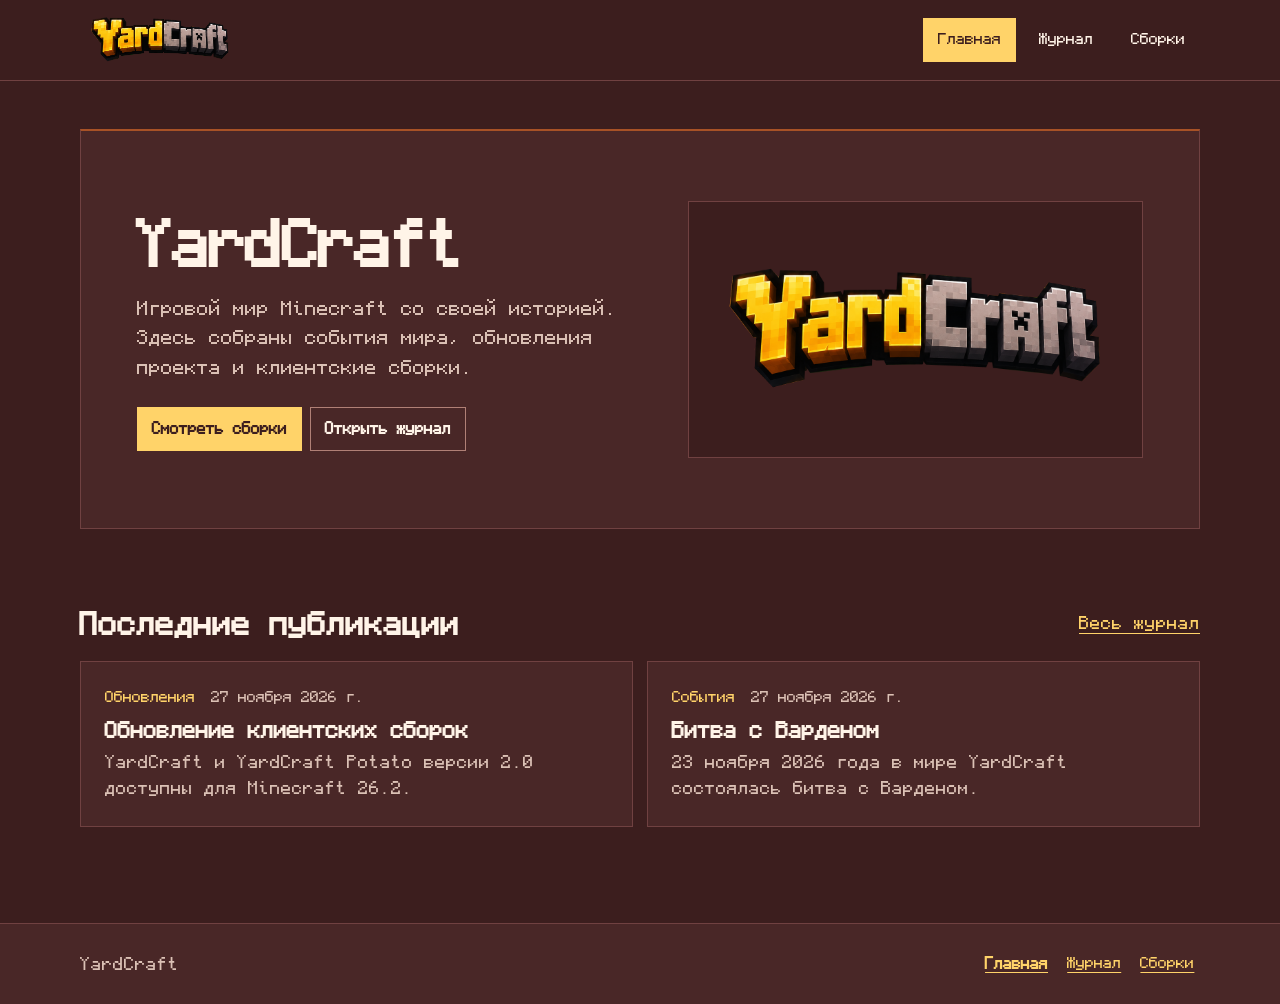
==== index.html @ 3f95d67f "Publish YardCraft Website 2.0 Approved candidate 306182516090a346c53e638f81305974428ca2ba; root URL " ====
<!doctype html>
<html lang="ru" data-font="a">
<head>
  <meta charset="utf-8">
  <meta name="viewport" content="width=device-width, initial-scale=1">
  <meta name="theme-color" content="#3C1E1E">
  <meta name="description" content="Игровой мир Minecraft со своей историей. Здесь собраны события мира, обновления проекта и клиентские сборки.">
  <title>YardCraft</title>
  <link rel="canonical" href="https://yardcraft.github.io/">
  <meta property="og:type" content="website">
  <meta property="og:locale" content="ru_RU">
  <meta property="og:site_name" content="YardCraft">
  <meta property="og:title" content="YardCraft">
  <meta property="og:description" content="Игровой мир Minecraft со своей историей. Здесь собраны события мира, обновления проекта и клиентские сборки.">
  <meta property="og:url" content="https://yardcraft.github.io/">
  <meta property="og:image" content="https://yardcraft.github.io/YardCraft.png">
  <meta property="og:image:alt" content="YardCraft">
  <link rel="preload" href="/fonts/Monocraft-Regular.woff2" as="font" type="font/woff2" crossorigin>
  <link rel="stylesheet" href="/assets/css/site.css">
  <link rel="icon" href="/YardCraft.png" type="image/png">
  <script defer src="/assets/js/legacy-links.js"></script>
</head>
<body>
  <a class="skip" href="#main">К содержимому</a>
  <header class="site-header">
    <div class="wrap header-inner">
      <a class="logo" href="/" aria-label="YardCraft — главная">
        <img src="/YardCraft.png" alt="" width="1254" height="1254">
      </a>
      <nav class="navigation" aria-label="Основная"><a href="/" aria-current="page">Главная</a><a href="/journal/">Журнал</a><a href="/builds/">Сборки</a></nav>
    </div>
  </header>
  <main id="main" class="wrap" tabindex="-1">
  <div class="legacy">
    <p id="install"><a href="/builds/#install" data-legacy>Инструкция по установке</a></p><p id="tab-install"><a href="/builds/#install" data-legacy>Инструкция по установке</a></p><p id="panel-install"><a href="/builds/#install" data-legacy>Инструкция по установке</a></p><p id="events"><a href="/journal/events/" data-legacy>События в журнале</a></p><p id="tab-events"><a href="/journal/events/" data-legacy>События в журнале</a></p><p id="panel-events"><a href="/journal/events/" data-legacy>События в журнале</a></p><p id="step-1"><a href="/builds/#step-1" data-legacy>К шагу 1 инструкции</a></p><p id="step-2"><a href="/builds/#step-2" data-legacy>К шагу 2 инструкции</a></p><p id="step-3"><a href="/builds/#step-3" data-legacy>К шагу 3 инструкции</a></p><p id="step-4"><a href="/builds/#step-4" data-legacy>К шагу 4 инструкции</a></p><p id="step-5"><a href="/builds/#step-5" data-legacy>К шагу 5 инструкции</a></p><p id="step-6"><a href="/builds/#step-6" data-legacy>К шагу 6 инструкции</a></p><p id="step-7"><a href="/builds/#step-7" data-legacy>К шагу 7 инструкции</a></p><p id="step-8"><a href="/builds/#step-8" data-legacy>К шагу 8 инструкции</a></p>
  </div>
  <section class="hero">
    <div class="hero-copy">

      <h1>YardCraft</h1>
      <p class="lead">Игровой мир Minecraft со своей историей. Здесь собраны события мира, обновления проекта и клиентские сборки.</p>

      <div class="actions"><a class="button primary" href="/builds/">Смотреть сборки</a><a class="button" href="/journal/">Открыть журнал</a></div>
    </div>
    <div class="hero-brand" aria-hidden="true"><img src="/YardCraft.png" alt="" width="1254" height="1254" fetchpriority="high"></div>
  </section>

  <section class="site-section recent" aria-labelledby="recent">
    <div class="section-heading"><h2 id="recent">Последние публикации</h2><a href="/journal/">Весь журнал</a></div>
    <ul class="post-list">
    <li><article class="post-card">

      <div>
        <p class="meta"><span>Обновления</span><time datetime="2026-11-27">27 ноября 2026 г.</time></p>
        <h3><a href="/journal/posts/klientskie-sborki-2-0/">Обновление клиентских сборок</a></h3>
        <p>YardCraft и YardCraft Potato версии 2.0 доступны для Minecraft 26.2.</p>
      </div>
    </article></li>
    <li><article class="post-card">

      <div>
        <p class="meta"><span>События</span><time datetime="2026-11-27">27 ноября 2026 г.</time></p>
        <h3><a href="/journal/posts/bitva-s-vardenom/">Битва с Варденом</a></h3>
        <p>23 ноября 2026 года в мире YardCraft состоялась битва с Варденом.</p>
      </div>
    </article></li></ul>
  </section></main>
  <footer class="site-footer">
    <div class="wrap footer-inner">
      <span>YardCraft</span>
      <nav class="footer-nav" aria-label="В подвале"><a href="/" aria-current="page">Главная</a><a href="/journal/">Журнал</a><a href="/builds/">Сборки</a></nav>
    </div>
  </footer>
</body>
</html>
---- assets/css/site.css ----
@font-face {
  font-family: Monocraft;
  src: url("../../fonts/Monocraft-Regular.woff2") format("woff2"),
       url("../../fonts/Monocraft-Regular.otf") format("opentype");
  font-weight: 400;
  font-display: swap;
}

@font-face {
  font-family: Monocraft;
  src: url("../../fonts/Monocraft-Bold.woff2") format("woff2"),
       url("../../fonts/Monocraft-Bold.otf") format("opentype");
  font-weight: 700;
  font-display: swap;
}

:root {
  color-scheme: dark;
  --background: #3C1E1E;
  --surface: #492727;
  --line: #704141;
  --ink: #FFF4E8;
  --muted: #DBC1B5;
  --copper: #A85226;
  --copper-light: #C96B2C;
  --gold: #FFD369;
  --white: #FFFFFF;
  --raised: #543030;
  --edge: #B08076;
  --mono: Monocraft, ui-monospace, monospace;
  --article-font: var(--mono);
}

[data-font="b"] { --article-font: system-ui, sans-serif; }

* { box-sizing: border-box; }

body {
  min-height: 100vh;
  display: flex;
  flex-direction: column;
  margin: 0;
  background: var(--background);
  color: var(--ink);
  font: 1rem/1.65 var(--mono);
  overflow-wrap: anywhere;
}

main { flex: 1; }
img { display: block; max-width: 100%; height: auto; }
a { color: var(--gold); text-underline-offset: .25em; }
a:focus-visible { outline: 2px solid var(--gold); outline-offset: 4px; }
h1, h2, h3, h4 { margin: 0; line-height: 1.2; font-family: var(--mono); }
h1 { font-size: clamp(2rem, 5vw, 3.625rem); letter-spacing: -.045em; }
h2 { font-size: clamp(1.375rem, 3vw, 1.8rem); }
h3 { font-size: 1.25rem; }
h4 { font-size: 1rem; }
p { margin: 0; }
ul, ol { padding-inline-start: 1.5rem; }

.wrap { width: min(70rem, calc(100% - 4rem)); margin-inline: auto; }
.narrow { width: min(100%, 47.5rem); }
.muted, .lead { color: var(--muted); }
.lead { max-width: 36rem; font-size: clamp(1rem, 2vw, 1.125rem); }
.skip { position: absolute; inset: .5rem auto auto .5rem; transform: translateY(-200%); z-index: 2; }
.skip:focus { transform: none; padding: .75rem; color: var(--background); background: var(--gold); }
.site-header {
  background: var(--background);
  border-bottom: 1px solid var(--line);
}
.site-footer { background: var(--surface); }
.header-inner, .footer-inner, .section-heading {
  display: flex;
  align-items: center;
  flex-wrap: wrap;
  justify-content: space-between;
  gap: 1rem;
}

.header-inner { min-height: 5rem; }
.logo { display: grid; width: 10rem; height: 4.5rem; overflow: hidden; place-content: center; }
.logo img { width: 10rem; max-width: none; }
.navigation, .footer-nav, .filters, .actions { display: flex; flex-wrap: wrap; gap: .5rem; }

.navigation a, .footer-nav a, .filters a, .button, .plain-action, .back {
  display: inline-flex;
  align-items: center;
  min-height: 44px;
  padding: .45rem .875rem;
  font-size: .875rem;
}

.navigation a, .filters a, .button, .back { text-decoration: none; }
.navigation a, .filters a { color: var(--ink); border: 1px solid transparent; }
.filters a { border-color: var(--edge); }
.navigation a[aria-current], .filters a[aria-current], .button.primary {
  background: var(--gold);
  color: var(--background);
  border-color: var(--gold);
}
.navigation a:not([aria-current]):hover, .filters a:not([aria-current]):hover { background: var(--raised); }
.footer-nav a { padding-inline: .35rem; }
.footer-nav a[aria-current] { font-weight: 700; }
.site-footer { margin-top: clamp(3rem, 8vw, 6rem); border-top: 1px solid var(--line); }
.footer-inner { min-height: 5rem; color: var(--muted); }

.button {
  justify-content: center;
  border: 1px solid var(--edge);
  background: var(--surface);
  color: var(--ink);
  font-weight: 700;
  transition: background-color 160ms ease, border-color 160ms ease;
}
.button:hover { border-color: var(--copper-light); background: var(--raised); }
.button.primary:hover { border-color: var(--ink); background: var(--ink); }
.plain-action { padding-inline: .375rem; }

.hero {
  display: grid;
  grid-template-columns: 1fr .92fr;
  align-items: center;
  gap: clamp(1.5rem, 5vw, 3.5rem);
  min-height: 25rem;
  padding: clamp(1.5rem, 5vw, 3.5rem);
  margin-block: clamp(1.5rem, 6vw, 3rem) 0;
  border: 1px solid var(--line);
  border-top: 2px solid var(--copper);
  background: var(--surface);
}

.hero-copy { display: grid; gap: 1rem; min-width: 0; }
.hero-copy .actions { margin-top: .5rem; }
.kicker { color: var(--gold); font-size: .875rem; }
.hero-brand, .event-surface {
  aspect-ratio: 16 / 9;
  overflow: hidden;
  display: grid;
  place-content: center;
  border: 1px solid var(--line);
}
.hero-brand { background: var(--background); }
.hero-brand img { width: clamp(19rem, 36vw, 27rem); max-width: none; }
.event-surface { background: linear-gradient(145deg, var(--raised), var(--background)); }
.event-project { margin-top: 1rem; }
.legacy p { display: none; }
.legacy p:target { display: block; margin-top: 1rem; padding: .75rem; border: 1px solid var(--line); }

.page-intro { padding-block: clamp(2rem, 7vw, 4rem) 1.75rem; }
.page-intro .lead { margin-top: 1rem; }
.filters { margin-bottom: 1.5rem; }
.site-section { margin-top: clamp(2.75rem, 7vw, 4.5rem); }
.section-heading { margin-bottom: 1rem; }
.section-heading a { min-height: 44px; display: inline-flex; align-items: center; }
.post-list { list-style: none; display: grid; gap: .875rem; margin: 0; padding: 0; }
.post-card {
  display: grid;
  gap: 1rem;
  padding: clamp(1rem, 3vw, 1.5rem);
  border: 1px solid var(--line);
  background: var(--surface);
}
.post-card.has-cover { grid-template-columns: 12rem minmax(0, 1fr); align-items: start; }
.post-card :is(h2, h3) { margin-block: .5rem; }
.post-card :is(h2, h3) a {
  display: inline-block;
  min-height: 24px;
  color: var(--ink);
  text-decoration: none;
}
.post-card :is(h2, h3) a:is(:hover, :focus-visible) { color: var(--gold); text-decoration: underline; }
.post-card p { color: var(--muted); }
.meta { display: flex; flex-wrap: wrap; align-items: center; gap: .375rem 1rem; color: var(--muted); font-size: .875rem; }
.meta span { color: var(--gold); }
.empty { padding: 1.5rem; border: 1px solid var(--line); color: var(--muted); }
.recent .post-list { grid-template-columns: repeat(auto-fit, minmax(min(100%, 19rem), 1fr)); }
.recent .post-card { height: 100%; }
.recent .has-cover { grid-template-columns: 1fr; }

.article { margin-inline: auto; }
.article .page-intro { display: grid; gap: 1rem; padding-bottom: 2rem; border-bottom: 1px solid var(--line); }
.article .back { justify-self: start; padding-inline: 0; text-decoration: underline; }
.article h1 { font-size: clamp(1.95rem, 5vw, 3.125rem); }
.article-body { font: 1.125rem/1.75 var(--article-font); margin-top: 2rem; }
.article-body > * + * { margin-block-start: 1.25rem; }
.article-body > h2 { margin-block-start: 2rem; }
.article-footer { border-top: 1px solid var(--line); margin-top: 2rem; padding-top: 1.5rem; }

.media { margin: 0; }
.media img { width: 100%; border: 1px solid var(--line); }
:is(.hero-cover, .card-cover, .article-cover, .build-cover) img { aspect-ratio: 16 / 9; object-fit: cover; }
.media figcaption { margin-top: .5rem; color: var(--muted); font-size: .875rem; }
.article-cover { margin-top: 1.5rem; }

.build-grid { display: grid; grid-template-columns: repeat(2, minmax(0, 1fr)); gap: 1rem; margin-top: 1rem; }
.build-card { display: flex; flex-direction: column; gap: 1rem; padding: clamp(1rem, 3vw, 1.5rem); background: var(--surface); border: 1px solid var(--line); border-top: 2px solid var(--copper); }
.build-card p, .facts dt { color: var(--muted); }
.build-card.archived { background: transparent; border-top: 1px solid var(--line); }
.build-card .actions { margin-top: auto; }
.build-card ul { margin: 0; }
.facts { display: flex; flex-wrap: wrap; gap: .75rem 2rem; margin: 0; font-size: .875rem; }
.facts dd { margin: 0; font-size: 1rem; font-weight: 700; }
.steps { margin-block: 1rem 1.5rem; list-style-position: outside; padding-left: 2rem; }
.steps li { padding: 1rem .75rem 1rem .25rem; border-bottom: 1px solid var(--line); }
.steps li li { padding: 0; border: 0; }
.steps > li::marker { color: var(--gold); font-weight: 700; }
.steps h3, .steps p { margin-bottom: .5rem; }
.steps li:target, #install:target, #latest:target { outline: 1px solid var(--edge); outline-offset: .25rem; }

@media (max-width: 48rem) {
  .hero { grid-template-columns: 1fr; }
  .hero-brand, .event-surface, .hero-cover { max-width: 34rem; }
}

@media (max-width: 37.5rem) {
  .wrap { width: calc(100% - 2rem); }
  .header-inner { flex-direction: column; align-items: flex-start; gap: 0; padding-bottom: .5rem; }
  .logo { height: 3.5rem; width: 8rem; }
  .logo img { width: 8rem; }
  .navigation a, .filters a { padding-inline: .625rem; }
  .hero { min-height: 0; padding: 1.125rem; }
  .hero-brand img { width: clamp(13rem, 70vw, 22rem); }
  .build-grid, .post-card.has-cover { grid-template-columns: 1fr; }
  .footer-inner { padding-block: .75rem; }
}

@media (prefers-reduced-motion: reduce) {
  *, *::before, *::after { transition: none !important; animation: none !important; scroll-behavior: auto !important; }
}
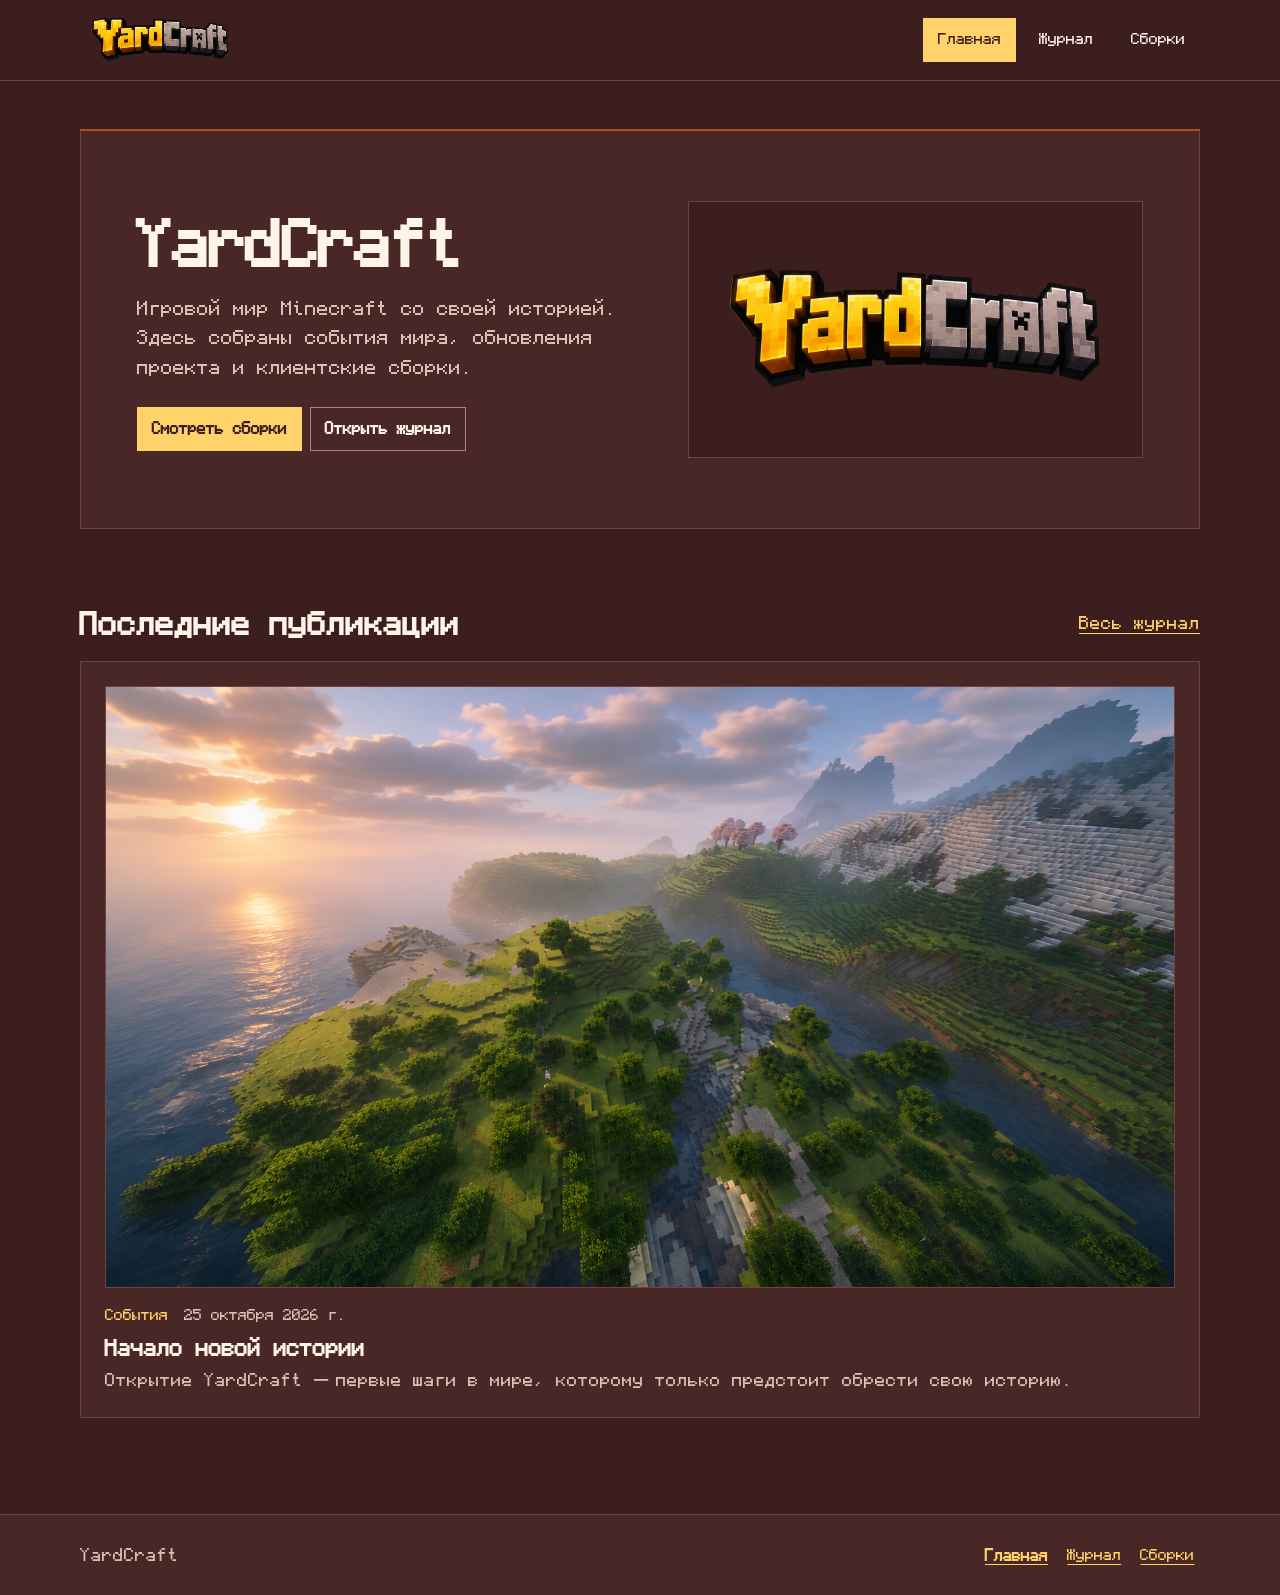
==== commit a1a5e324: "Update homepage recent posts" ====
--- a/index.html
+++ b/index.html
@@ -48,20 +48,12 @@
   <section class="site-section recent" aria-labelledby="recent">
     <div class="section-heading"><h2 id="recent">Последние публикации</h2><a href="/journal/">Весь журнал</a></div>
     <ul class="post-list">
-    <li><article class="post-card">
-
+    <li><article class="post-card has-cover">
+      <figure class="media card-cover"><img src="/assets/images/001-server-opening.png" alt="Вид на спавн и гору в день открытия" width="1672" height="941" decoding="async" loading="lazy"></figure>
       <div>
-        <p class="meta"><span>Обновления</span><time datetime="2026-11-27">27 ноября 2026 г.</time></p>
-        <h3><a href="/journal/posts/klientskie-sborki-2-0/">Обновление клиентских сборок</a></h3>
-        <p>YardCraft и YardCraft Potato версии 2.0 доступны для Minecraft 26.2.</p>
-      </div>
-    </article></li>
-    <li><article class="post-card">
-
-      <div>
-        <p class="meta"><span>События</span><time datetime="2026-11-27">27 ноября 2026 г.</time></p>
-        <h3><a href="/journal/posts/bitva-s-vardenom/">Битва с Варденом</a></h3>
-        <p>23 ноября 2026 года в мире YardCraft состоялась битва с Варденом.</p>
+        <p class="meta"><span>События</span><time datetime="2026-10-25">25 октября 2026 г.</time></p>
+        <h3><a href="/journal/posts/nachalo-novoy-istorii/">Начало новой истории</a></h3>
+        <p>Открытие YardCraft — первые шаги в мире, которому только предстоит обрести свою историю.</p>
       </div>
     </article></li></ul>
   </section></main>
